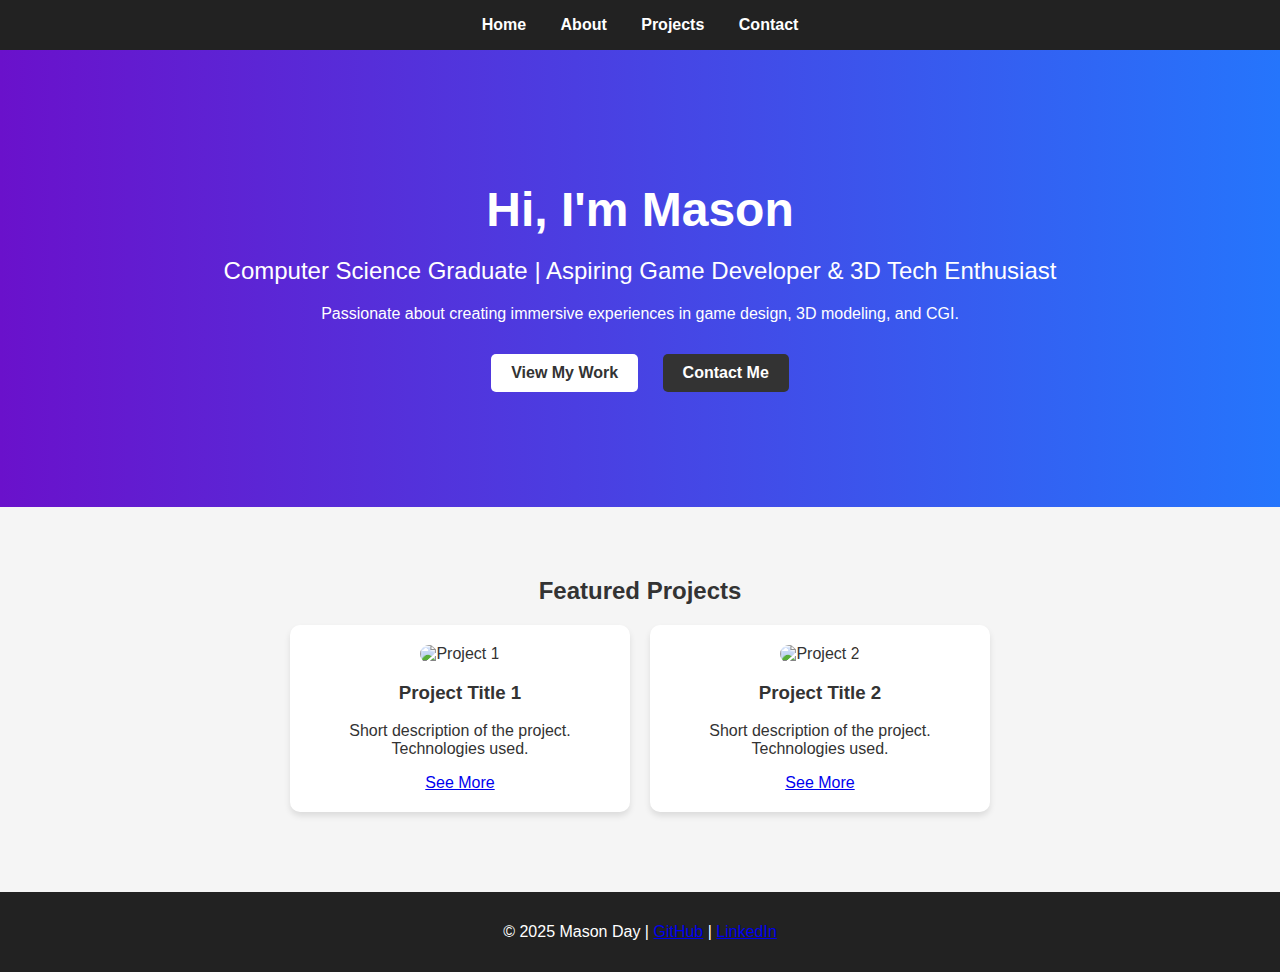
==== index.html @ b57c5d70 "restructure file structure" ====
<!DOCTYPE html>
<html lang="en">
<head>
    <meta charset="UTF-8">
    <meta name="viewport" content="width=device-width, initial-scale=1.0">
    <title>Mason's Portfolio</title>
    <link rel="stylesheet" href="css/style.css">
</head>
<body>
    <header>
        <nav>
            <ul>
                <li><a href="index.html">Home</a></li>
                <li><a href="about.html">About</a></li>
                <li><a href="projects.html">Projects</a></li>
                <li><a href="contact.html">Contact</a></li>
            </ul>
        </nav>
    </header>
    <main>
        <section class="hero">
            <div class="hero-content">
                <h1>Hi, I'm Mason</h1>
                <h2>Computer Science Graduate | Aspiring Game Developer & 3D Tech Enthusiast</h2>
                <p>Passionate about creating immersive experiences in game design, 3D modeling, and CGI.</p>
                <a href="projects.html" class="btn">View My Work</a>
                <a href="contact.html" class="btn btn-secondary">Contact Me</a>
            </div>
        </section>
        <section class="featured-projects">
            <h2>Featured Projects</h2>
            <div class="projects-grid">
                <div class="project-item">
                    <img src="images/project1.jpg" alt="Project 1">
                    <h3>Project Title 1</h3>
                    <p>Short description of the project. Technologies used.</p>
                    <a href="#">See More</a>
                </div>
                <div class="project-item">
                    <img src="images/project2.jpg" alt="Project 2">
                    <h3>Project Title 2</h3>
                    <p>Short description of the project. Technologies used.</p>
                    <a href="#">See More</a>
                </div>
            </div>
        </section>
    </main>
    <footer>
        <p>&copy; 2025 Mason Day | <a href="https://github.com/Mason-Day-Cs" target="_blank" rel="noopener noreferrer">GitHub</a> 
                                 | <a href="https://www.linkedin.com/in/mason-day-b33579249/"target="_blank" rel="noopener noreferrer">LinkedIn</a></p>
    </footer>
    <script src="js/script.js"></script>
</body>
</html>
---- css/style.css ----
/* General Styles */
body {
    font-family: Arial, sans-serif;
    margin: 0;
    padding: 0;
    background-color: #f5f5f5;
    color: #333;
}

/* Header */
header {
    background-color: #222;
    padding: 1rem 0;
    text-align: center;
}
nav ul {
    list-style: none;
    padding: 0;
    margin: 0;
}
nav ul li {
    display: inline;
    margin: 0 15px;
}
nav ul li a {
    color: white;
    text-decoration: none;
    font-weight: bold;
}

/* Hero Section */
.hero {
    text-align: center;
    padding: 100px 20px;
    background: linear-gradient(to right, #6a11cb, #2575fc);
    color: white;
}
.hero-content h1 {
    font-size: 3rem;
    margin-bottom: 10px;
}
.hero-content h2 {
    font-size: 1.5rem;
    font-weight: 300;
}
.btn {
    display: inline-block;
    margin: 15px 10px;
    padding: 10px 20px;
    background: #fff;
    color: #333;
    text-decoration: none;
    font-weight: bold;
    border-radius: 5px;
}
.btn:hover {
    background: #ddd;
}
.btn-secondary {
    background: #333;
    color: white;
}

/* Featured Projects */
.featured-projects {
    padding: 50px 20px;
    text-align: center;
}
.projects-grid {
    display: flex;
    justify-content: center;
    gap: 20px;
    flex-wrap: wrap;
}
.project-item {
    background: white;
    padding: 20px;
    border-radius: 10px;
    box-shadow: 0 4px 6px rgba(0, 0, 0, 0.1);
    width: 300px;
    text-align: center;
}
.project-item img {
    width: 100%;
    border-radius: 10px;
}

/* Footer */
footer {
    background-color: #222;
    color: white;
    text-align: center;
    padding: 15px 0;
    margin-top: 30px;
}
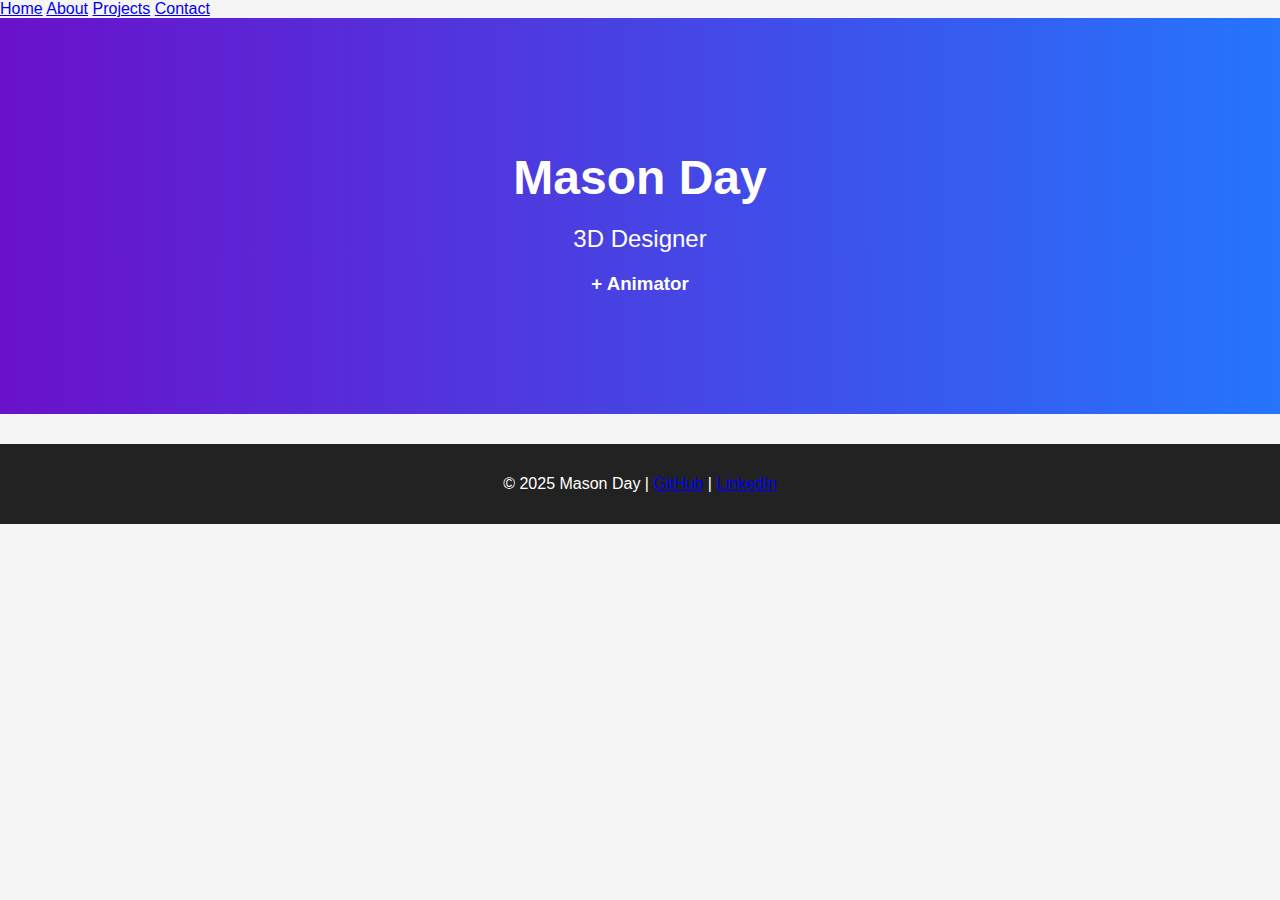
==== commit 5c64e453: "Update index.html" ====
--- a/index.html
+++ b/index.html
@@ -7,48 +7,35 @@
     <link rel="stylesheet" href="css/style.css">
 </head>
 <body>
-    <header>
-        <nav>
-            <ul>
-                <li><a href="index.html">Home</a></li>
-                <li><a href="about.html">About</a></li>
-                <li><a href="projects.html">Projects</a></li>
-                <li><a href="contact.html">Contact</a></li>
-            </ul>
-        </nav>
-    </header>
+    <!-- Sidebar Navigation -->
+    <div class="sidebar">
+        <a href="index.html">Home</a>
+        <a href="about.html">About</a>
+        <a href="projects.html">Projects</a>
+        <a href="contact.html">Contact</a>
+    </div>
+
+    <!-- Main Content (Hero Section) -->
     <main>
         <section class="hero">
             <div class="hero-content">
-                <h1>Hi, I'm Mason</h1>
-                <h2>Computer Science Graduate | Aspiring Game Developer & 3D Tech Enthusiast</h2>
-                <p>Passionate about creating immersive experiences in game design, 3D modeling, and CGI.</p>
-                <a href="projects.html" class="btn">View My Work</a>
-                <a href="contact.html" class="btn btn-secondary">Contact Me</a>
-            </div>
-        </section>
-        <section class="featured-projects">
-            <h2>Featured Projects</h2>
-            <div class="projects-grid">
-                <div class="project-item">
-                    <img src="images/project1.jpg" alt="Project 1">
-                    <h3>Project Title 1</h3>
-                    <p>Short description of the project. Technologies used.</p>
-                    <a href="#">See More</a>
-                </div>
-                <div class="project-item">
-                    <img src="images/project2.jpg" alt="Project 2">
-                    <h3>Project Title 2</h3>
-                    <p>Short description of the project. Technologies used.</p>
-                    <a href="#">See More</a>
-                </div>
+                <h1>Mason Day</h1>
+                <h2>3D Designer</h2>
+                <h3><span class="static-plus">+</span> <span id="changing-word">Animator</span></h3>
+
+
             </div>
         </section>
     </main>
+
+    <!-- Footer -->
     <footer>
-        <p>&copy; 2025 Mason Day | <a href="https://github.com/Mason-Day-Cs" target="_blank" rel="noopener noreferrer">GitHub</a> 
-                                 | <a href="https://www.linkedin.com/in/mason-day-b33579249/"target="_blank" rel="noopener noreferrer">LinkedIn</a></p>
+        <p>&copy; 2025 Mason Day | 
+            <a href="https://github.com/Mason-Day-Cs" target="_blank" rel="noopener noreferrer">GitHub</a> | 
+            <a href="https://www.linkedin.com/in/mason-day-b33579249/" target="_blank" rel="noopener noreferrer">LinkedIn</a>
+        </p>
     </footer>
+
     <script src="js/script.js"></script>
 </body>
 </html>
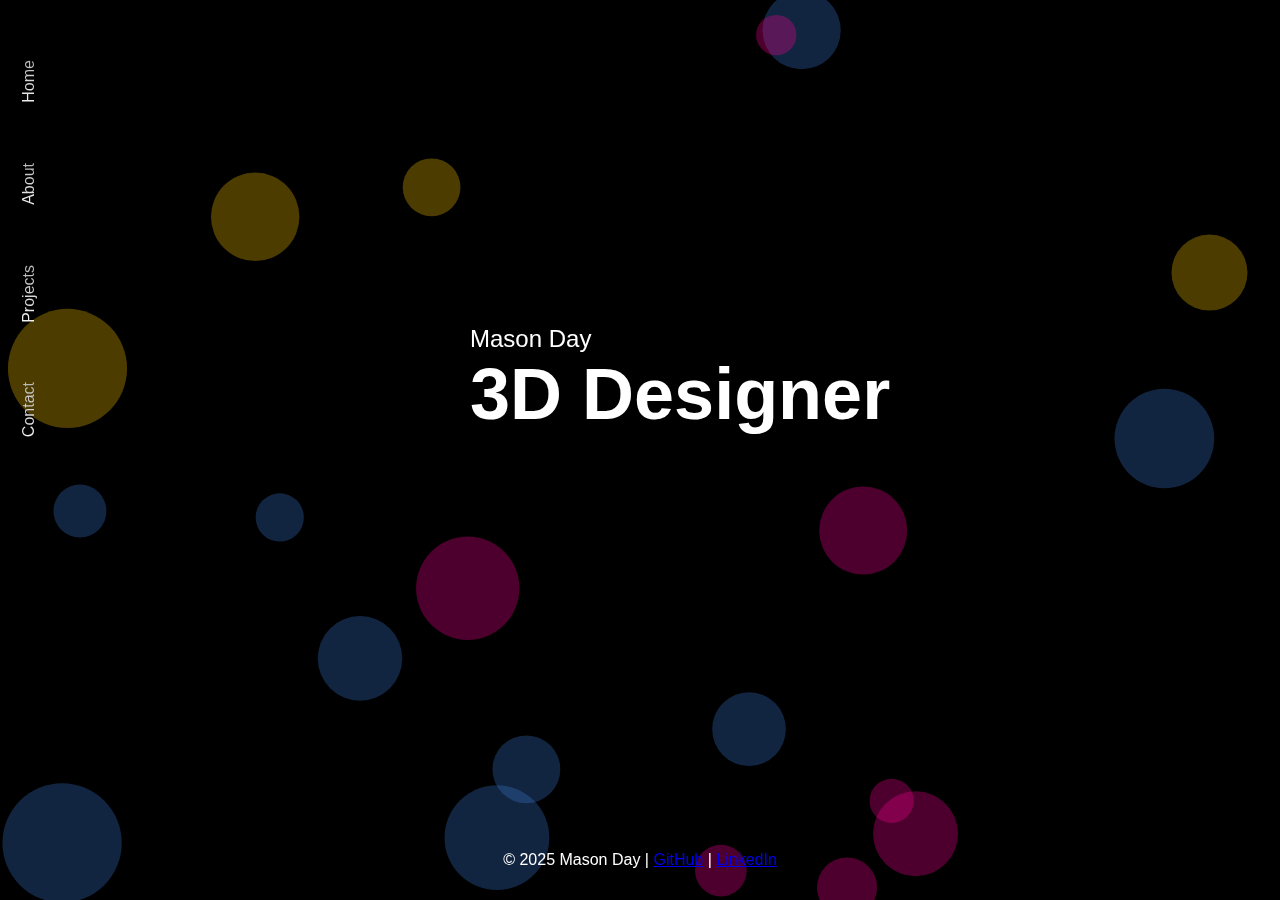
==== commit c2f28b7e: "Update index.html" ====
--- a/index.html
+++ b/index.html
@@ -7,6 +7,7 @@
     <link rel="stylesheet" href="css/style.css">
 </head>
 <body>
+    <canvas id="backgroundCanvas"></canvas>
     <!-- Sidebar Navigation -->
     <div class="sidebar">
         <a href="index.html">Home</a>
@@ -37,5 +38,8 @@
     </footer>
 
     <script src="js/script.js"></script>
+    <script src="js/bgscript.js"></script>
+
 </body>
 </html>
+
--- a/css/style.css
+++ b/css/style.css
@@ -1,57 +1,147 @@
 /* General Styles */
 body {
+    background: transparent;
     font-family: Arial, sans-serif;
     margin: 0;
     padding: 0;
-    background-color: #f5f5f5;
     color: #333;
+    display: flex;
+    flex-direction: row;
+    align-items: center;
+    justify-content: center;
+    height: 100vh;
+}
+/* Make sure the canvas is positioned correctly */
+#backgroundCanvas {
+    position: fixed;
+    top: 0;
+    left: 0;
+    width: 100vw;
+    height: 100vh;
+    z-index: -1;
+    background: black; /* Base background color */
 }
 
-/* Header */
-header {
-    background-color: #222;
-    padding: 1rem 0;
-    text-align: center;
+/* Sidebar Navigation - Fixed Left Vertical Header */
+.sidebar {
+    width: 80px;
+    height: 100vh;
+    background:transparent;
+    display: flex;
+    flex-direction: column;
+    align-items: flex-start;
+    justify-content: flex-start;
+    position: fixed;
+    left: 0;
+    top: 0;
+    padding-top: 30px;
+    padding-left: 10px;
 }
-nav ul {
-    list-style: none;
-    padding: 0;
-    margin: 0;
+
+.sidebar a {
+    margin: 20px 0;
+    text-decoration: none;
+    font-size: 1rem;
+    padding: 10px;
+    text-align: left;
+    transition: background 0.3s;
+    writing-mode: vertical-rl;
+    transform: rotate(180deg);
+    background: linear-gradient(180deg, white, grey, white);
+    background-size: 100% 300%;
+    -webkit-background-clip: text;
+    -webkit-text-fill-color: transparent;
+    animation: gradientAnimation 6s infinite linear;
 }
-nav ul li {
-    display: inline;
-    margin: 0 15px;
+
+.sidebar a:hover {
+    background-color: #444;
 }
-nav ul li a {
-    color: white;
-    text-decoration: none;
-    font-weight: bold;
+
+@keyframes gradientAnimation {
+    0% { background-position: 50% 100%; }
+    50% { background-position: 50% 0%; }
+    100% { background-position: 50% 100%; }
 }
 
 /* Hero Section */
 .hero {
-    text-align: center;
-    padding: 100px 20px;
-    background: linear-gradient(to right, #6a11cb, #2575fc);
+    display: flex;
+    flex-direction: column;
+    align-items: left; /* Aligns content to the left */
+    justify-content: center; /* Keeps it vertically centered */
     color: white;
+    margin-left: -40px;
+    width: 25vw;
+    height: 100vh;
+    padding-left: 20px; /* Adds some spacing from the sidebar */
 }
 .hero-content h1 {
-    font-size: 3rem;
-    margin-bottom: 10px;
+    font-size: 1.5rem;
+    font-weight: 500;
+    text-align: left;
+    margin-bottom: -60px;
+    white-space: nowrap;
 }
+
 .hero-content h2 {
-    font-size: 1.5rem;
-    font-weight: 300;
+    font-size: 4.5rem;
+    font-weight: bold;
+    text-align: left;
+    margin-bottom: -70px;
+    white-space: nowrap;
 }
+
+.hero-content h3 {
+    font-size: 4.5rem;
+    font-weight: bold;
+    text-align: right;
+    white-space: nowrap;
+    display: flex;
+    align-items: center;
+    justify-content: flex-start;
+    gap: 20px; /* Ensures a consistent gap */
+}
+
+.hero-content h3 .static-plus {
+    min-width: 30px; /* Adjust to move + into position */
+    text-align: right;
+}
+
+.hero-content h3 span {
+    display: inline-block;
+    width: 150px; /* Ensures all words have a fixed width */
+    text-align: left;
+    opacity: 0;
+    transform: translateY(50px);
+    animation: slideInFadeOut 3s infinite;
+}
+@keyframes slideInFadeOut {
+    0% {
+        opacity: 0;
+        transform: translateY(50px);
+    }
+    50% {
+        opacity: 1;
+        transform: translateY(0);
+    }
+    100% {
+        opacity: 0;
+        transform: translateY(0);
+    }
+}
+
 .btn {
     display: inline-block;
     margin: 15px 10px;
-    padding: 10px 20px;
+    padding: 12px 24px;
+    font-size: 1rem;
     background: #fff;
     color: #333;
     text-decoration: none;
     font-weight: bold;
     border-radius: 5px;
+    transition: background 0.3s;
 }
 .btn:hover {
     background: #ddd;
@@ -61,35 +151,13 @@
     color: white;
 }
 
-/* Featured Projects */
-.featured-projects {
-    padding: 50px 20px;
-    text-align: center;
-}
-.projects-grid {
-    display: flex;
-    justify-content: center;
-    gap: 20px;
-    flex-wrap: wrap;
-}
-.project-item {
-    background: white;
-    padding: 20px;
-    border-radius: 10px;
-    box-shadow: 0 4px 6px rgba(0, 0, 0, 0.1);
-    width: 300px;
-    text-align: center;
-}
-.project-item img {
-    width: 100%;
-    border-radius: 10px;
-}
-
 /* Footer */
 footer {
-    background-color: #222;
+    background:transparent;
     color: white;
     text-align: center;
-    padding: 15px 0;
-    margin-top: 30px;
+    padding: 15px;
+    width: 100%;
+    position: absolute;
+    bottom: 0;
 }
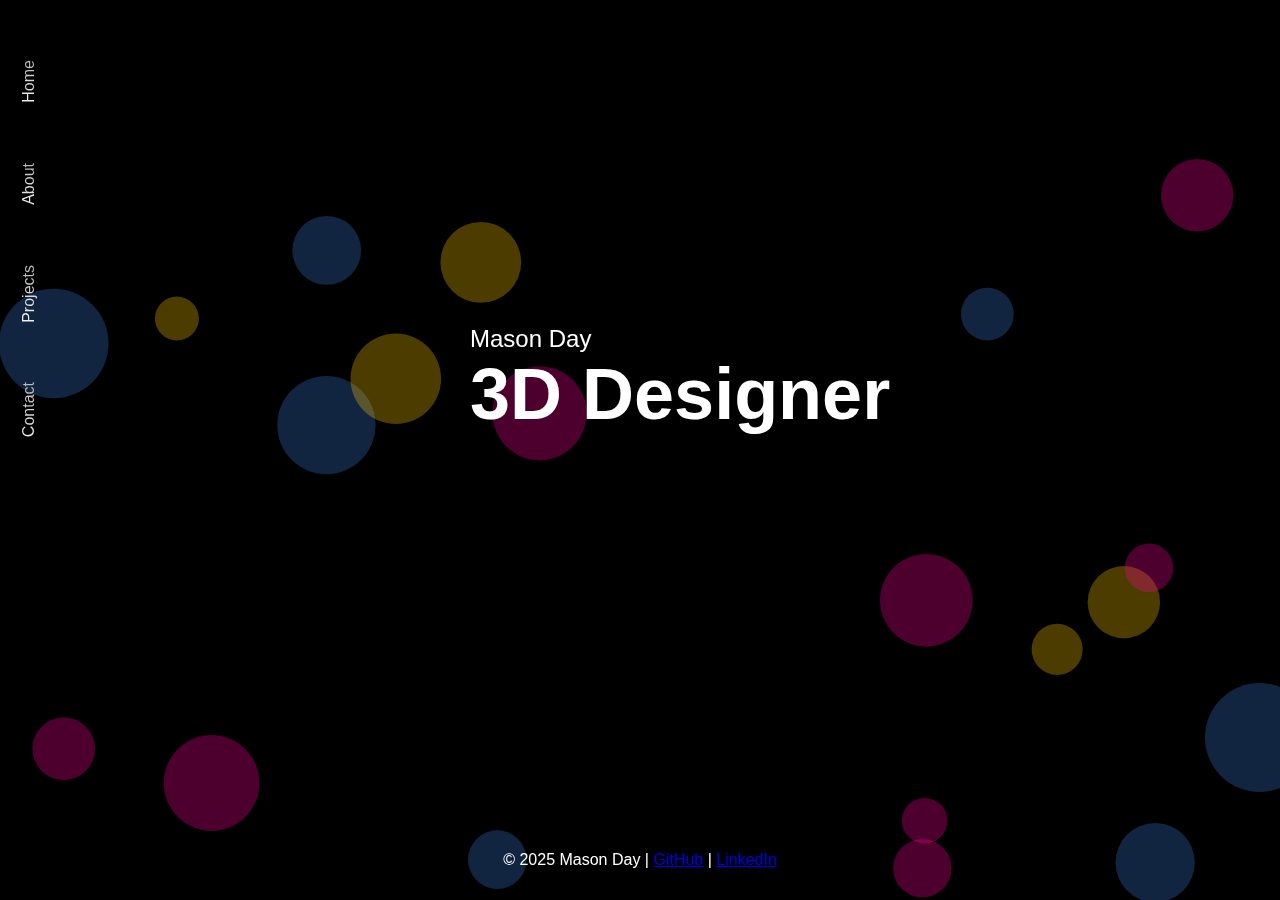
==== commit 571b1101: "Update index.html" ====
--- a/index.html
+++ b/index.html
@@ -36,7 +36,7 @@
             <a href="https://www.linkedin.com/in/mason-day-b33579249/" target="_blank" rel="noopener noreferrer">LinkedIn</a>
         </p>
     </footer>
-
+    <script src="https://cdnjs.cloudflare.com/ajax/libs/gsap/3.12.2/gsap.min.js"></script>
     <script src="js/script.js"></script>
     <script src="js/bgscript.js"></script>
 
--- a/css/style.css
+++ b/css/style.css
@@ -153,7 +153,6 @@
 
 /* Footer */
 footer {
-    background:transparent;
     color: white;
     text-align: center;
     padding: 15px;
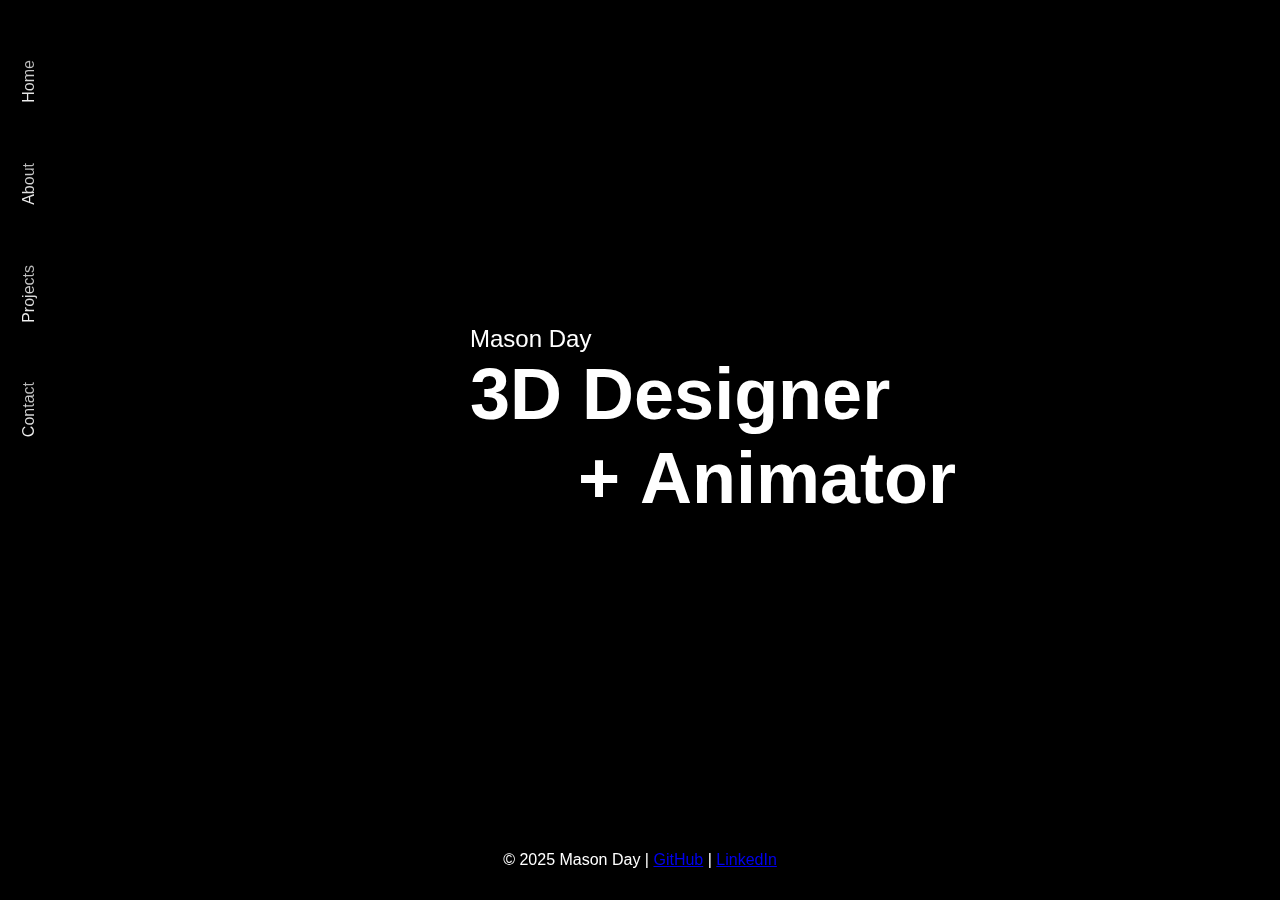
==== commit 2082bc59: "Update index.html" ====
--- a/index.html
+++ b/index.html
@@ -38,7 +38,7 @@
     </footer>
     <script src="https://cdnjs.cloudflare.com/ajax/libs/gsap/3.12.2/gsap.min.js"></script>
     <script src="js/script.js"></script>
-    <script src="js/bgscript.js"></script>
+    <script src="js/cblossom.js"></script>
 
 </body>
 </html>
--- a/css/style.css
+++ b/css/style.css
@@ -112,24 +112,8 @@
     display: inline-block;
     width: 150px; /* Ensures all words have a fixed width */
     text-align: left;
-    opacity: 0;
-    transform: translateY(50px);
-    animation: slideInFadeOut 3s infinite;
 }
-@keyframes slideInFadeOut {
-    0% {
-        opacity: 0;
-        transform: translateY(50px);
-    }
-    50% {
-        opacity: 1;
-        transform: translateY(0);
-    }
-    100% {
-        opacity: 0;
-        transform: translateY(0);
-    }
-}
+
 
 .btn {
     display: inline-block;
@@ -153,6 +137,7 @@
 
 /* Footer */
 footer {
+    background:transparent;
     color: white;
     text-align: center;
     padding: 15px;
@@ -160,3 +145,4 @@
     position: absolute;
     bottom: 0;
 }
+
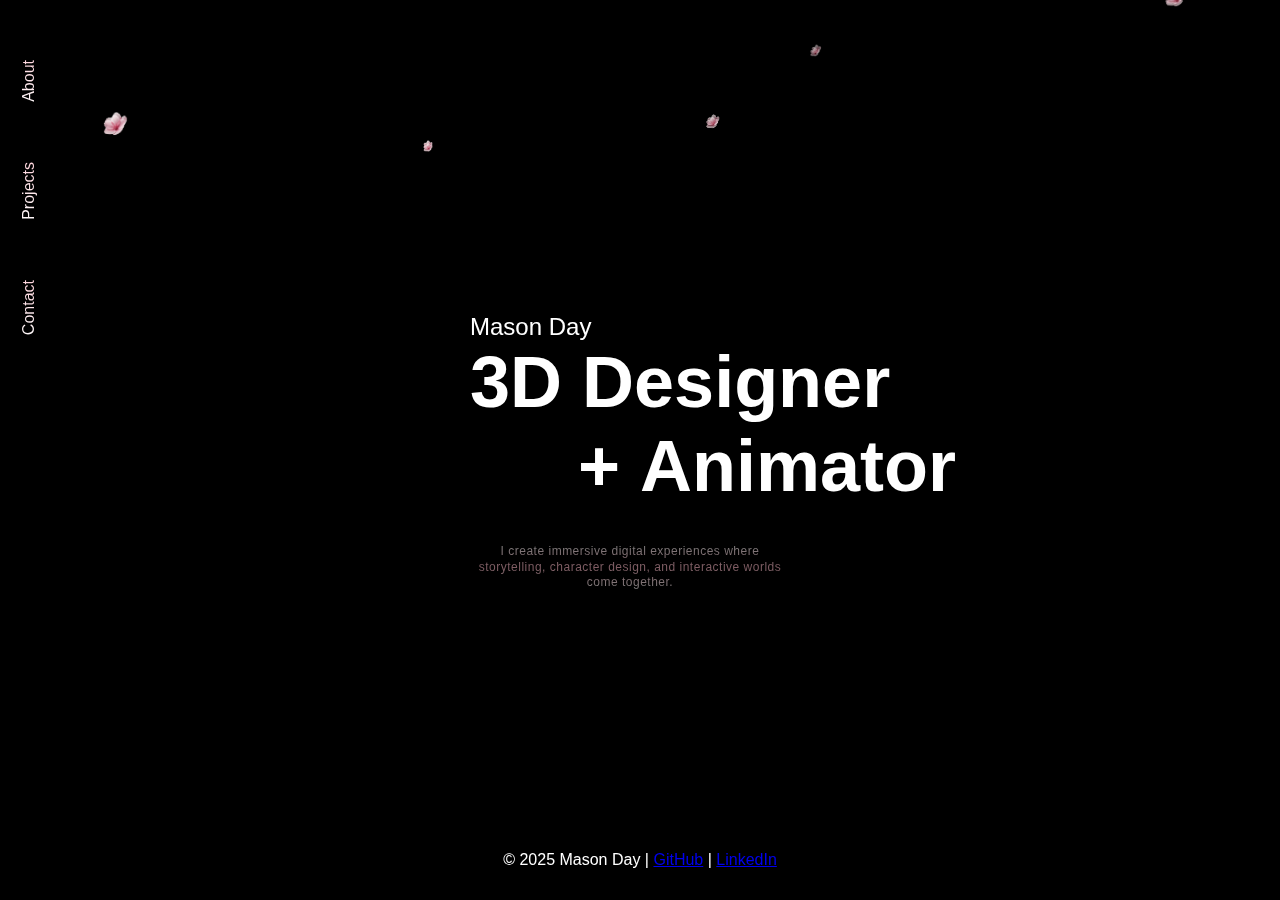
==== commit 463b3d4b: "v1.0 update" ====
--- a/index.html
+++ b/index.html
@@ -10,8 +10,7 @@
     <canvas id="backgroundCanvas"></canvas>
     <!-- Sidebar Navigation -->
     <div class="sidebar">
-        <a href="index.html">Home</a>
-        <a href="about.html">About</a>
+        <a href="index.html">About</a>
         <a href="projects.html">Projects</a>
         <a href="contact.html">Contact</a>
     </div>
@@ -23,8 +22,9 @@
                 <h1>Mason Day</h1>
                 <h2>3D Designer</h2>
                 <h3><span class="static-plus">+</span> <span id="changing-word">Animator</span></h3>
-
-
+                <p class="hero-blurb">
+                    I create immersive digital experiences where storytelling, character design, and interactive worlds come together.
+                </p>                
             </div>
         </section>
     </main>
@@ -39,7 +39,5 @@
     <script src="https://cdnjs.cloudflare.com/ajax/libs/gsap/3.12.2/gsap.min.js"></script>
     <script src="js/script.js"></script>
     <script src="js/cblossom.js"></script>
-
 </body>
 </html>
-
--- a/css/style.css
+++ b/css/style.css
@@ -18,8 +18,9 @@
     left: 0;
     width: 100vw;
     height: 100vh;
-    z-index: -1;
-    background: black; /* Base background color */
+    z-index: -100;
+    background: black;
+
 }
 
 /* Sidebar Navigation - Fixed Left Vertical Header */
@@ -44,10 +45,10 @@
     font-size: 1rem;
     padding: 10px;
     text-align: left;
-    transition: background 0.3s;
+    transition: all 0.3s ease-in-out;
     writing-mode: vertical-rl;
     transform: rotate(180deg);
-    background: linear-gradient(180deg, white, grey, white);
+    background: linear-gradient(180deg, white, #FFB7C5, white);
     background-size: 100% 300%;
     -webkit-background-clip: text;
     -webkit-text-fill-color: transparent;
@@ -55,7 +56,8 @@
 }
 
 .sidebar a:hover {
-    background-color: #444;
+    transform: rotate(180deg) scale(1.2); /* Slightly enlarge */
+    filter: drop-shadow(0px 0px 5px rgba(255, 255, 255, 0.6)); /* Soft glow */
 }
 
 @keyframes gradientAnimation {
@@ -113,27 +115,133 @@
     width: 150px; /* Ensures all words have a fixed width */
     text-align: left;
 }
-
-
-.btn {
-    display: inline-block;
-    margin: 15px 10px;
-    padding: 12px 24px;
-    font-size: 1rem;
-    background: #fff;
-    color: #333;
-    text-decoration: none;
+.hero-blurb {
+    font-size: 0.75rem; /* Keeps text readable but helps with fitting */
+    font-weight: 300;
+    text-align: center;
+    margin-top: -35px;
+    max-width: 1500px; /* Forces the text to spread further */
+    opacity: 0.5;
+    line-height: 1.3; /* Reduces vertical spacing to avoid breaking into 3 lines */
+    white-space: normal; /* Allows natural line breaking */
+    letter-spacing: 0.5px; /* Helps text stretch a little more */
+    color: rgba(255, 255, 255, 0.85);
+    display: block; /* Prevents unwanted inline wrapping */
+    background: linear-gradient(180deg, white, #FFB7C5, white);
+    background-size: 200% auto;
+    -webkit-background-clip: text;
+    -webkit-text-fill-color: transparent;
+
+}
+
+/* Subtle hover effect to add interactivity */
+.hero-blurb:hover {
+    opacity: 1;
+    font-size: 0.75rem; /* Increases size on hover */
+    transform: scale(1.05); /* Slightly enlarges */
+}
+
+
+/* Subtle Fade-in Animation */
+@keyframes fadeInBlurb {
+    from {
+        opacity: 0;
+        transform: translateY(10px);
+    }
+    to {
+        opacity: 0.8;
+        transform: translateY(0);
+    }
+}
+.content-container {
+    position: absolute;
+    top: 50%;
+    left: 50%;
+    transform: translate(-50%, -50%);
+    text-align: center;
+    color: white;
+    font-family: Arial, sans-serif;
+}
+
+.content-container h1 {
+    font-size: 4.5rem; /* Matches home page */
     font-weight: bold;
+}
+
+.content-container p {
+    font-size: 2rem; /* Large and clean */
+    opacity: 0.8;
+}
+/* Contact Form Styling */
+.contact {
+    text-align: center;
+    max-width: 600px;
+    margin: 50px auto;
+    color: white;
+}
+
+.contact h1 {
+    font-size: 2rem;
+    margin-bottom: 10px;
+}
+
+.contact p {
+    font-size: 1.2rem;
+    margin-bottom: 20px;
+    opacity: 0.8;
+}
+
+form {
+    display: flex;
+    flex-direction: column;
+    gap: 15px;
+}
+
+.form-group {
+    text-align: left;
+}
+
+label {
+    font-size: 1rem;
+    display: block;
+    margin-bottom: 5px;
+}
+
+input, textarea {
+    width: 100%;
+    padding: 10px;
+    font-size: 1rem;
+    border: none;
     border-radius: 5px;
+    background: rgba(255, 255, 255, 0.2);
+    color: white;
+}
+
+textarea {
+    resize: none;
+}
+
+button {
+    padding: 12px;
+    font-size: 1rem;
+    border: none;
+    justify-content: center;
+    border-radius: 5px;
+    background: #ff9a9e;
+    color: white;
+    cursor: pointer;
     transition: background 0.3s;
 }
-.btn:hover {
-    background: #ddd;
-}
-.btn-secondary {
-    background: #333;
-    color: white;
-}
+
+button:hover {
+    background: #ff758c;
+}
+
+#responseMessage {
+    margin-top: 15px;
+    font-size: 1rem;
+}
+
 
 /* Footer */
 footer {
@@ -145,4 +253,3 @@
     position: absolute;
     bottom: 0;
 }
-
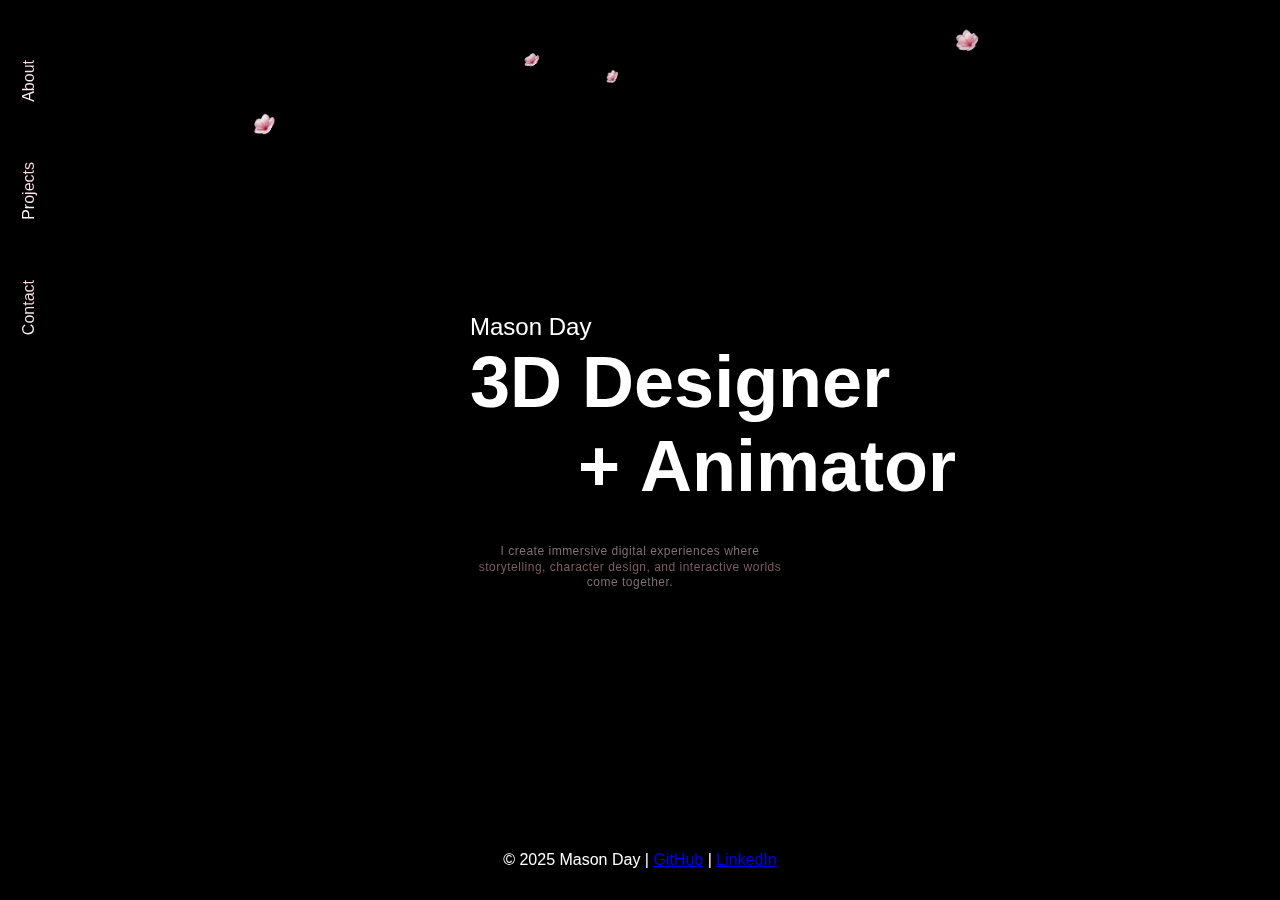
==== commit 78cd6f92: "update style caching" ====
--- a/index.html
+++ b/index.html
@@ -4,7 +4,7 @@
     <meta charset="UTF-8">
     <meta name="viewport" content="width=device-width, initial-scale=1.0">
     <title>Mason's Portfolio</title>
-    <link rel="stylesheet" href="css/style.css">
+    <link rel="stylesheet" href="css/style.css?v=2">
 </head>
 <body>
     <canvas id="backgroundCanvas"></canvas>
